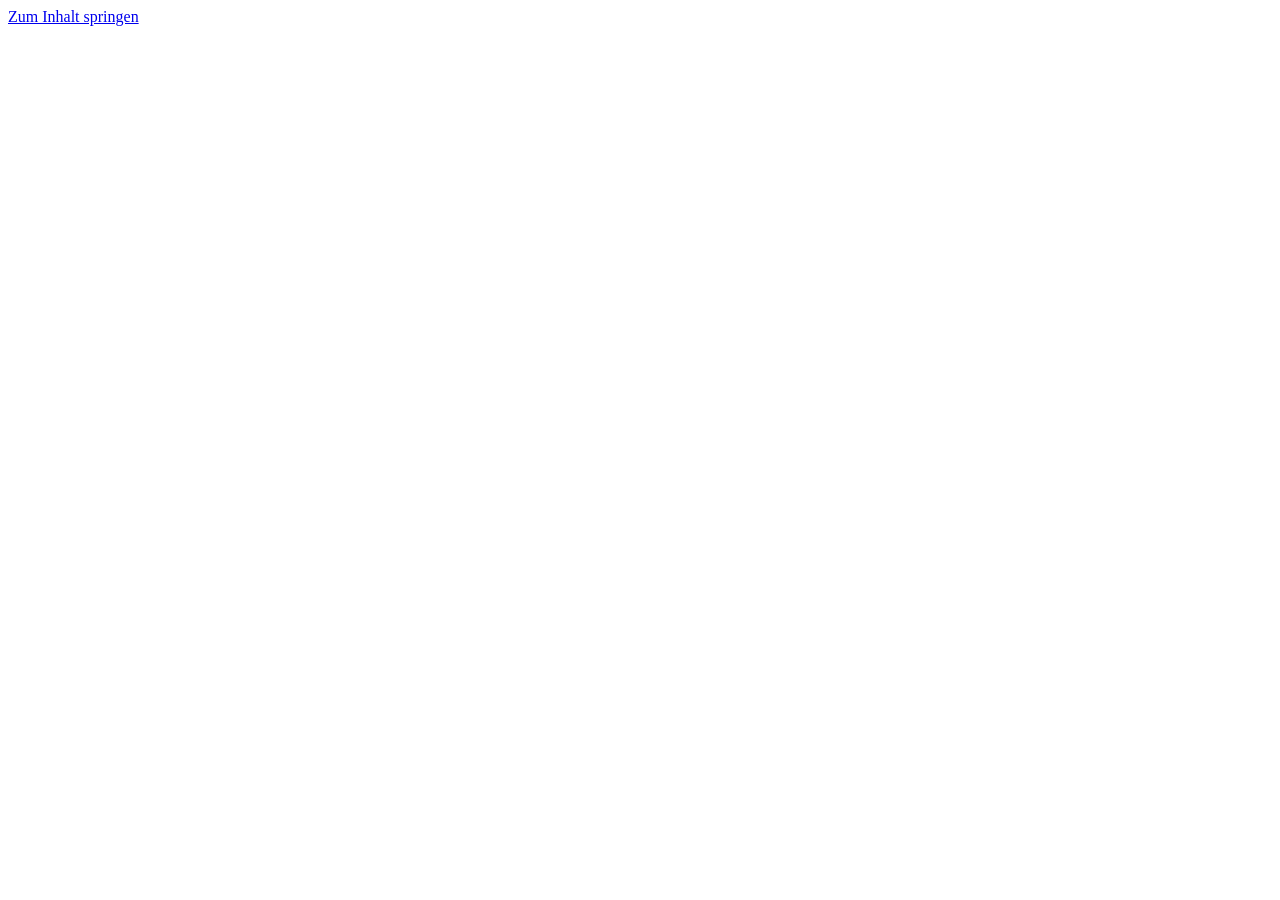
==== about.html @ 702fb780 "Add about.html page with basic structure" ====
<!DOCTYPE html>
<html lang="de">
<head>
  <meta charset="UTF-8">
  <meta name="viewport" content="width=device-width, initial-scale=1">
  <title>About Us</title>
  <meta name="description" content="">
  <script src="js/config.js"></script>
</head>
<body data-page="about">
  <a class="skip-link" href="#main">Zum Inhalt springen</a>
  <header id="site-header" class="site-header"></header>
  <main id="main"><noscript>Bitte aktiviere JavaScript, um diese Seite zu sehen.</noscript></main>
  <footer id="site-footer" class="site-footer"></footer>
  <script src="js/content.js"></script>
  <script src="js/main.js"></script>
</body>
</html>
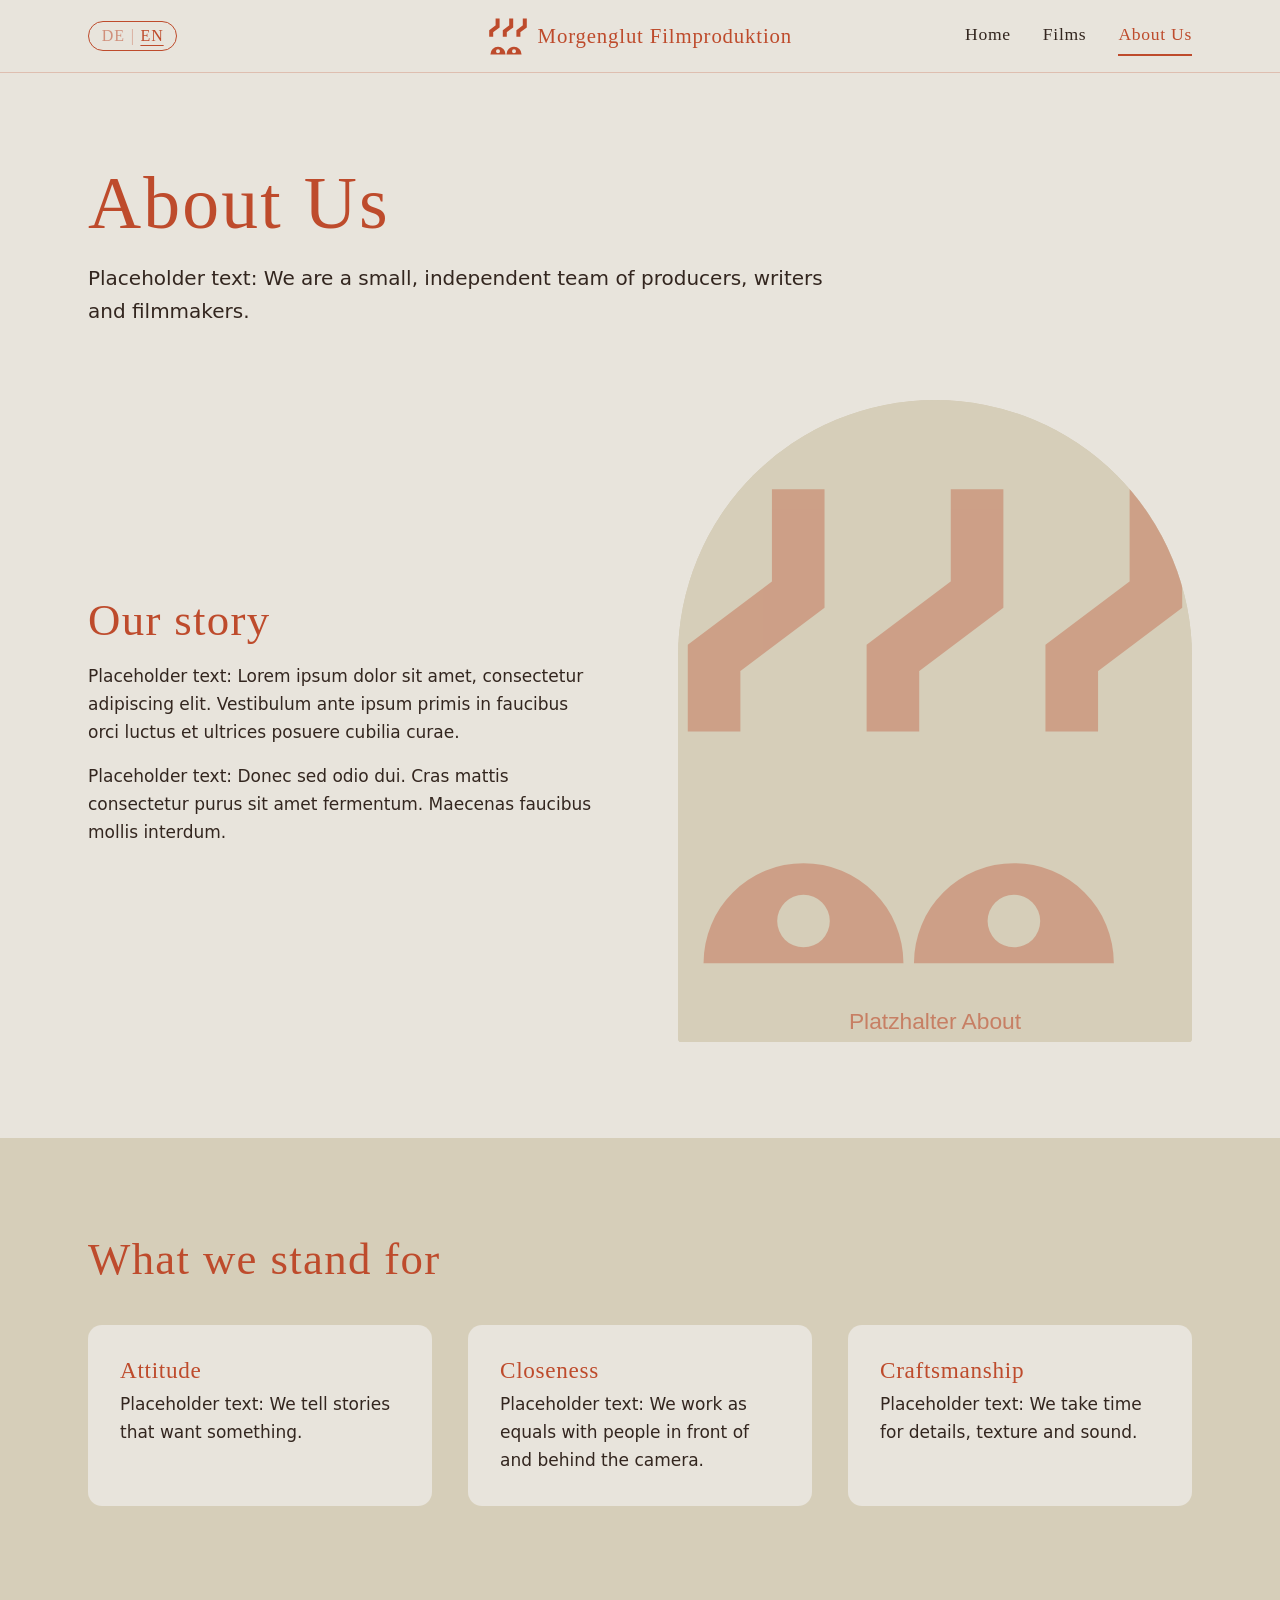
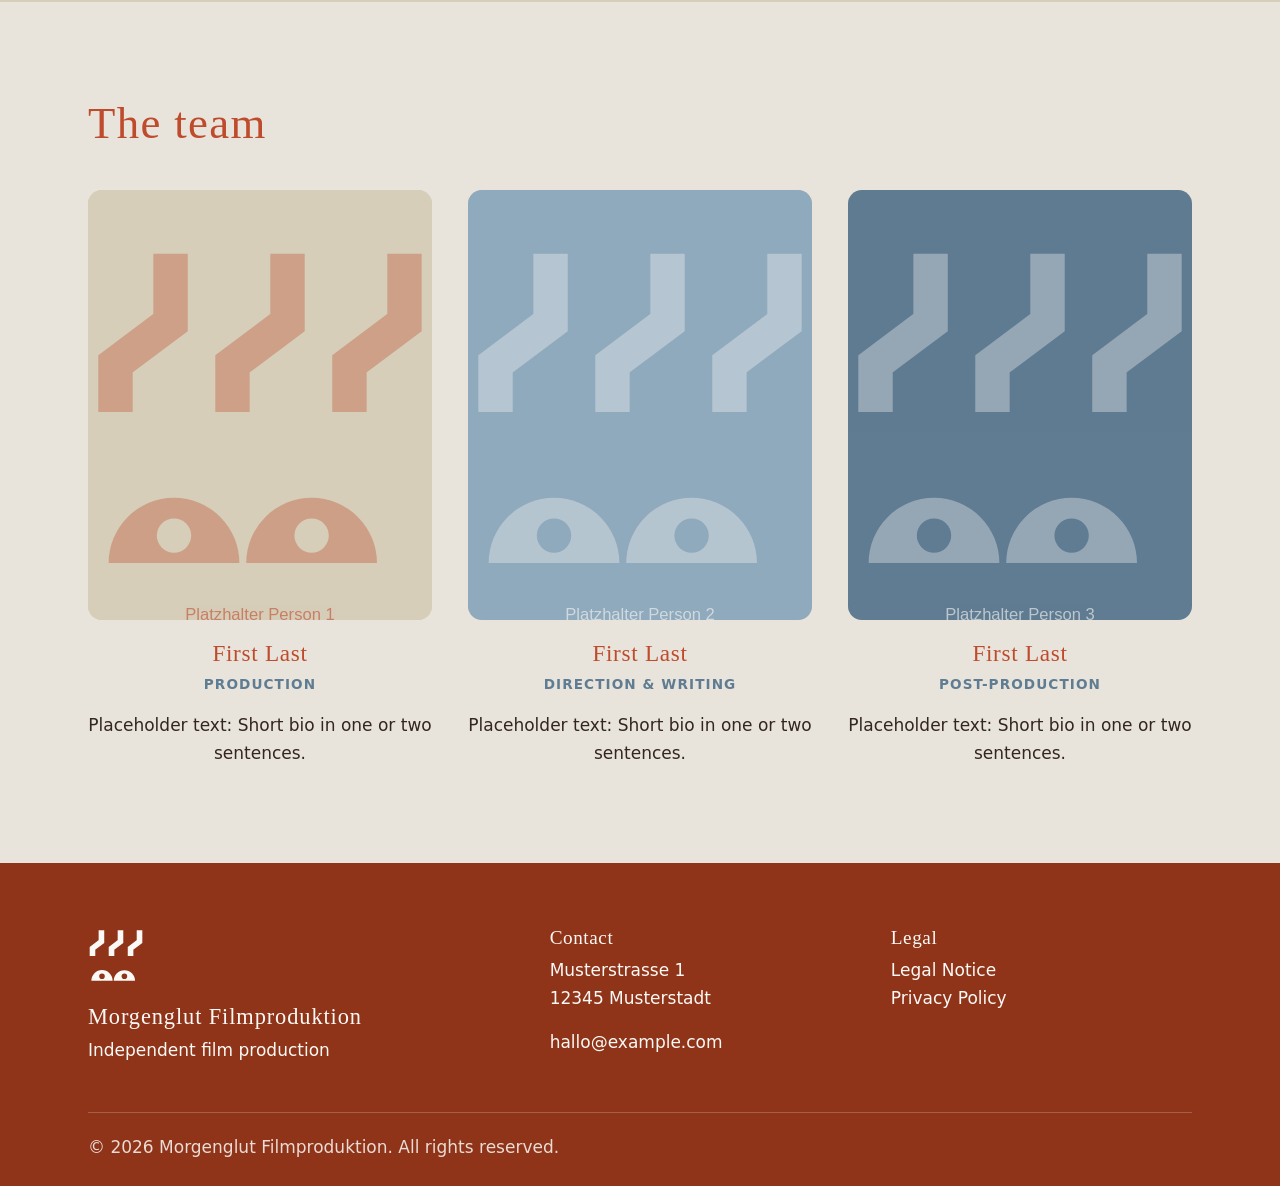
==== commit e1577d17: "Update about.html" ====
--- a/about.html
+++ b/about.html
@@ -1,18 +1,16 @@
 <!DOCTYPE html>
 <html lang="de">
 <head>
-  <meta charset="UTF-8">
+  <meta charset="utf-8">
   <meta name="viewport" content="width=device-width, initial-scale=1">
-  <title>About Us</title>
+  <title>About Us – Morgenglut Filmproduktion</title>
   <meta name="description" content="">
   <script src="js/config.js"></script>
+  <script src="js/content.js"></script>
 </head>
 <body data-page="about">
-  <a class="skip-link" href="#main">Zum Inhalt springen</a>
-  <header id="site-header" class="site-header"></header>
-  <main id="main"><noscript>Bitte aktiviere JavaScript, um diese Seite zu sehen.</noscript></main>
-  <footer id="site-footer" class="site-footer"></footer>
-  <script src="js/content.js"></script>
+  <div id="app"></div>
+  <noscript>Bitte aktiviere JavaScript, um diese Seite anzuzeigen.</noscript>
   <script src="js/main.js"></script>
 </body>
 </html>
